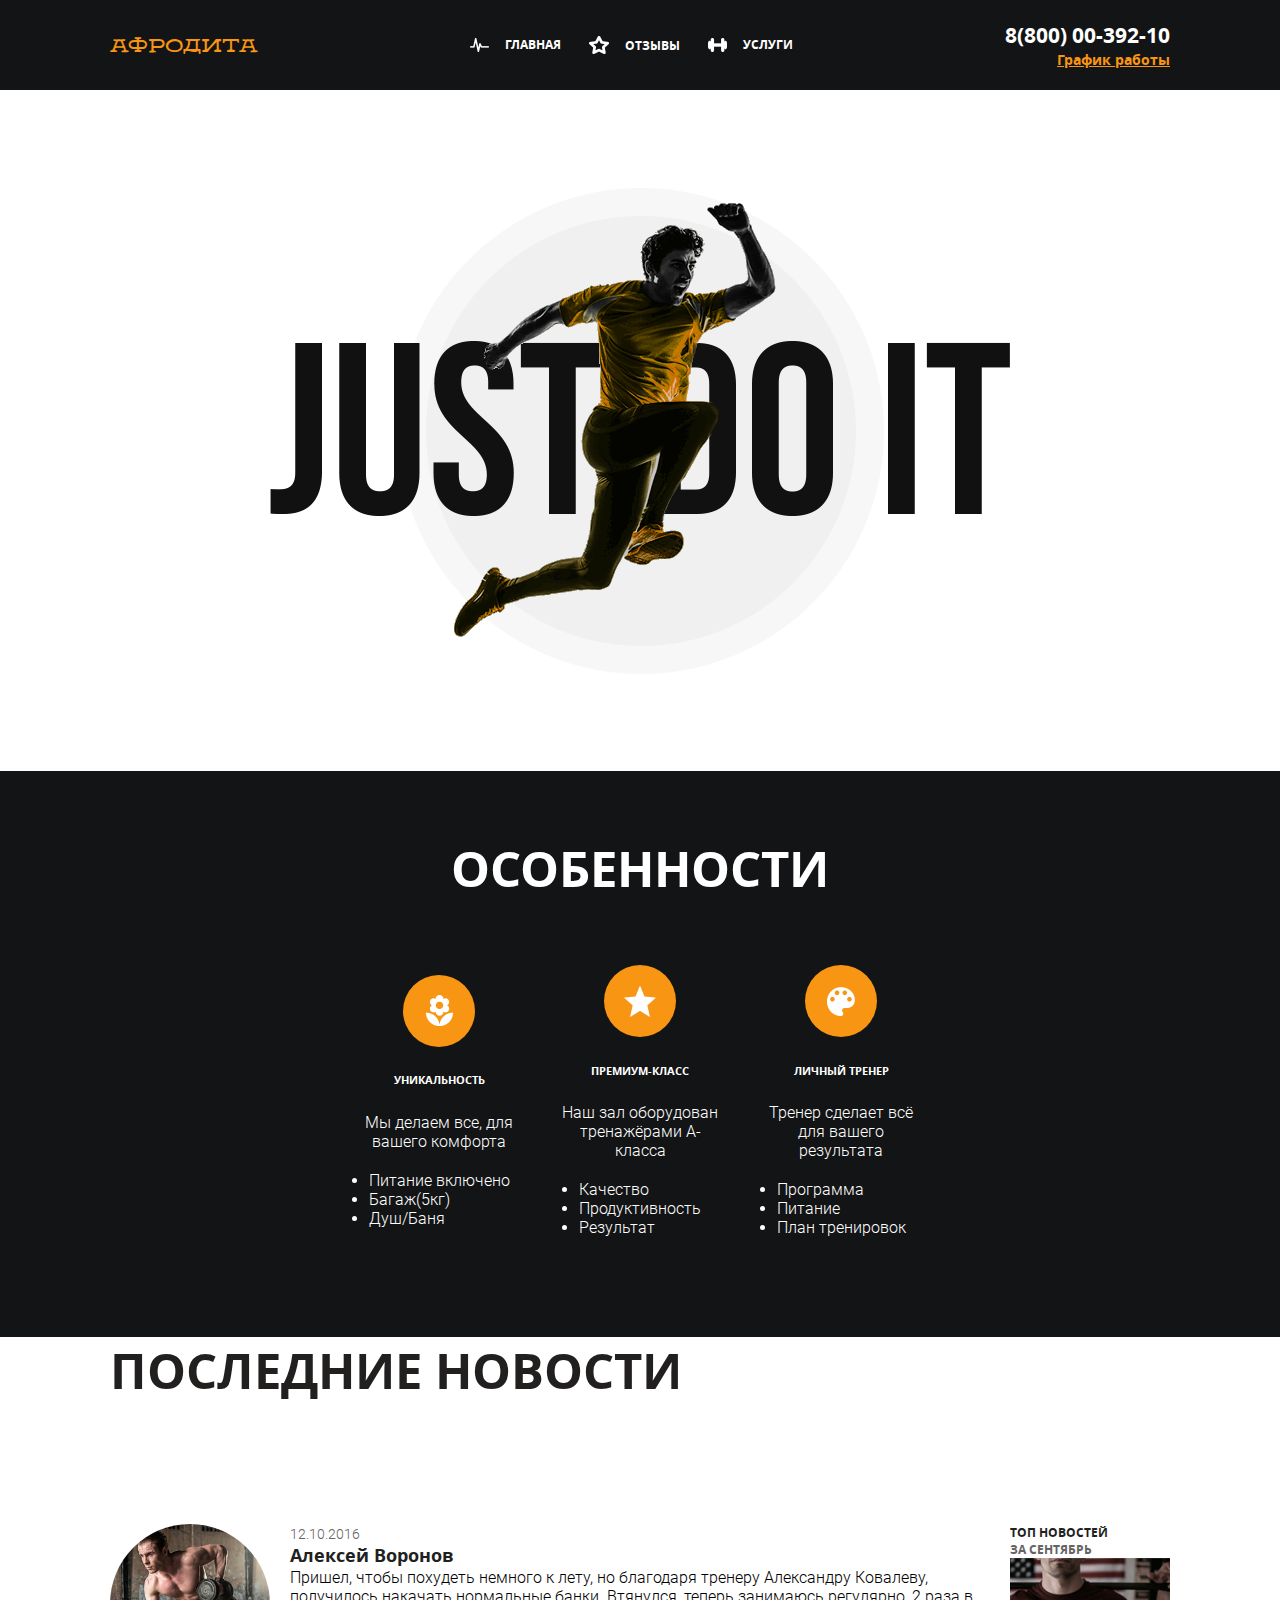
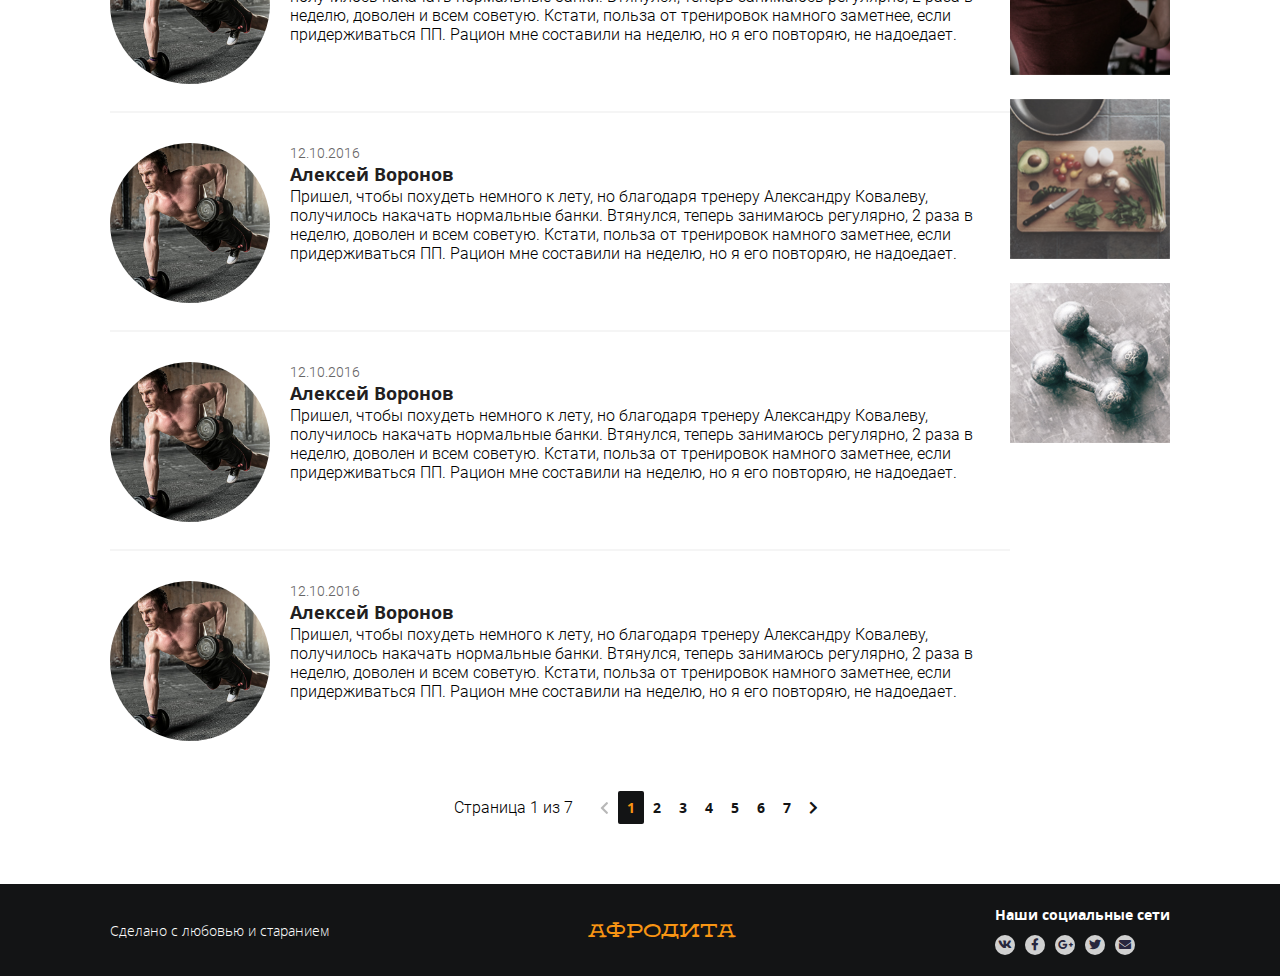
==== about.html @ 15a22d14 "first commit" ====
<!DOCTYPE html>
<html lang="en">
<head>
    <meta charset="UTF-8">
    <meta name="viewport" content="width=device-width, initial-scale=1.0">
    <meta http-equiv="X-UA-Compatible" content="ie=edge">
    <title>Комментарии</title>
    <link rel="stylesheet" href="./css/main.css">

</head>
<body>
    <div class="wrapper">
        <div class="main-wrapper">
                <header class="header">
                        <div class="container">
                            <a href="index.html" class="logo header__logo">
                                Афродита
                            </a>
                            <nav class="nav header__nav">
                                    <ul class="nav-list header__nav-list">
                                        <li class="nav__item">
                                            <a href="about.html" class="nav__link">
                                                <i class="sprite sprite-main_icon"></i>
                                                <span class="nav__text">Главная</span>
                                            </a>
                                        </li>
                                        <li class="nav__item">
                                            <a href="comments.html" class="nav__link">
                                                <i class="sprite sprite-feed_icon"></i>
                                                <span class="nav__text">Отзывы</span>
                                            </a>
                                        </li>
                                        <li class="nav__item">
                                            <a href="services.html" class="nav__link">
                                                <i class="sprite sprite-service_icon"></i>
                                                <span class="nav__text">Услуги</span>
                                            </a>
                                        </li>
                                    </ul>
                            </nav>
                            <div class="contacts header__contacts">
                                <a href="tel:8800003921" class="contacts__link">8(800) 00-392-10</a>
                                <div class="contacts__trigger">График работы</div>
                                <ul class="contacts-dropdown">
                                    <li class="contacts-dropdown__item">
                                        пн-вс: 09:00-20:00
                                    </li>
                                    <li class="contacts-dropdown__item">
                                        обед: 14:00-14:30
                                    </li>
                                </ul>
                            </div>
                        </div>
                </header>
                <section class="section about">
                        <div class="about-container">
                                <h1>Особенности</h1>
                                <ul class="about-list">
                                    <li class="about__item">
                                        <div class="about__icon">
                                            <i class="sprite sprite-flower"></i>
                                        </div>
                                        <h6>Уникальность</h6>
                                        <p>Мы делаем все, для вашего комфорта</p>
                                        <ul>
                                            <li>
                                                Питание включено
                                            </li>
                                            <li>
                                                Багаж(5кг)
                                            </li>
                                            <li>
                                                Душ/Баня
                                            </li>
                                        </ul>
                                    </li>
                                    <li class="about__item">
                                            <div class="about__icon">
                                                <i class="sprite sprite-mark-as-favorite-star"></i>
                                            </div>
                                            <h6>Премиум-класс</h6>
                                            <p>Наш зал оборудован тренажёрами A-класса</p>
                                            <ul>
                                                <li>
                                                    Качество
                                                </li>
                                                <li>
                                                    Продуктивность
                                                </li>
                                                <li>
                                                    Результат
                                                </li>
                                            </ul>
                                    </li>
                                    <li class="about__item">
                                            <div class="about__icon">
                                                <i class="sprite sprite-painter-palette"></i>
                                            </div>
                                            <h6>Личный тренер</h6>
                                            <p>Тренер сделает всё для вашего результата</p>
                                            <ul>
                                                <li>
                                                    Программа
                                                </li>
                                                <li>
                                                    Питание
                                                </li>
                                                <li>
                                                    План тренировок
                                                </li>
                                            </ul>
                                        </li>
                                </ul>
                        </div>
                </section>
                <section class="section">
                    <div class="container">
                            <h2>Последние новости</h2>
                        <div class="news">
                            <ul class="article-list news__article-listc">
                                    <li class="article__item">
                                        <div class="article__image">
                                            <img src="./img/content/bbqf8j1xb6u-han-vi-ph-m-th.jpg" alt="" class="aricle__photo">
                                        </div>
                                        <div class="article__content">
                                            <time class="article__time">12.10.2016</time>
                                            <div class="article__author">Алексей Воронов</div>
                                            <p>
                                                Пришел, чтобы похудеть немного к лету, но благодаря тренеру Александру Ковалеву, получилось накачать нормальные банки. Втянулся, теперь занимаюсь регулярно, 2 раза в неделю, доволен и всем советую. Кстати, польза от тренировок намного заметнее, если придерживаться ПП. Рацион мне составили на неделю, но я его повторяю, не надоедает.
                                            </p>
                                        </div>
                                    </li>
                                    <li class="article__item">
                                        <div class="article__image">
                                            <img src="./img/content/bbqf8j1xb6u-han-vi-ph-m-th.jpg" alt="" class="aricle__photo">
                                        </div>
                                        <div class="article__content">
                                            <time class="article__time">12.10.2016</time>
                                            <div class="article__author">Алексей Воронов</div>
                                            <p>
                                                Пришел, чтобы похудеть немного к лету, но благодаря тренеру Александру Ковалеву, получилось накачать нормальные банки. Втянулся, теперь занимаюсь регулярно, 2 раза в неделю, доволен и всем советую. Кстати, польза от тренировок намного заметнее, если придерживаться ПП. Рацион мне составили на неделю, но я его повторяю, не надоедает.
                                            </p>
                                        </div>
                                    </li>
                                    <li class="article__item">
                                        <div class="article__image">
                                            <img src="./img/content/bbqf8j1xb6u-han-vi-ph-m-th.jpg" alt="" class="aricle__photo">
                                        </div>
                                        <div class="article__content">
                                            <time class="article__time">12.10.2016</time>
                                            <div class="article__author">Алексей Воронов</div>
                                            <p>
                                                Пришел, чтобы похудеть немного к лету, но благодаря тренеру Александру Ковалеву, получилось накачать нормальные банки. Втянулся, теперь занимаюсь регулярно, 2 раза в неделю, доволен и всем советую. Кстати, польза от тренировок намного заметнее, если придерживаться ПП. Рацион мне составили на неделю, но я его повторяю, не надоедает.
                                            </p>
                                        </div>
                                    </li>
                                    <li class="article__item">
                                        <div class="article__image">
                                            <img src="./img/content/bbqf8j1xb6u-han-vi-ph-m-th.jpg" alt="" class="aricle__photo">
                                        </div>
                                        <div class="article__content">
                                            <time class="article__time">12.10.2016</time>
                                            <div class="article__author">Алексей Воронов</div>
                                            <p>
                                                Пришел, чтобы похудеть немного к лету, но благодаря тренеру Александру Ковалеву, получилось накачать нормальные банки. Втянулся, теперь занимаюсь регулярно, 2 раза в неделю, доволен и всем советую. Кстати, польза от тренировок намного заметнее, если придерживаться ПП. Рацион мне составили на неделю, но я его повторяю, не надоедает.
                                            </p>
                                        </div>
                                    </li>
                            </ul>
                            <aside class="aside news__aside">
                                <p class="aside__name">Топ новостей</p>
                                <p class="aside__description">За сентябрь</p>
                                <ul class="news-top">
                                    <li class="news-top__item">
                                        <a href="#" class="news-top__link">
                                            <img src="./img/content/Layer_10.jpg" alt="" class="new-top__image">
                                        </a>
                                    </li>
                                    <li class="news-top__item">
                                            <a href="#" class="news-top__link">
                                                <img src="./img/content/Layer_11.jpg" alt="" class="new-top__image">
                                            </a>
                                    </li>
                                    <li class="news-top__item">
                                            <a href="#" class="news-top__link">
                                                <img src="./img/content/Layer_12.jpg" alt="" class="new-top__image">
                                            </a>
                                    </li>
                                </ul>
                            </aside>
                        </div>
                        <div class="pagination">
                            <div class="pagination__text">
                                Страница <span class="pagination__this-page">1</span> из <span class="pagination__all-page">7</span>
                            </div>
                            <ul class="pagination-list">
                                <li class="pagination__item">
                                    <a href="" class="pagination__link pagination__link_type_disable">
                                            <i class="fas fa-chevron-left "></i>
                                    </a>
                                </li>
                                <li class="pagination__item">
                                    <a href="" class="pagination__link pagination__link_type_active">1</a>
                                </li>
                                <li class="pagination__item">
                                    <a href="" class="pagination__link">2</a>
                                </li>
                                <li class="pagination__item">
                                    <a href="" class="pagination__link">3</a>
                                </li>
                                <li class="pagination__item">
                                    <a href="" class="pagination__link">4</a>
                                </li>
                                <li class="pagination__item">
                                    <a href="" class="pagination__link">5</a>
                                </li>
                                <li class="pagination__item">
                                    <a href="" class="pagination__link">6</a>
                                </li>
                                <li class="pagination__item">
                                    <a href="" class="pagination__link">7</a>
                                </li>
                                <li class="pagination__item">
                                    <a href="" class="pagination__link">
                                            <i class="fas fa-chevron-right"></i>
                                    </a>
                                </li>
                            </ul>
                </div>
                    </div>
                </section>
        </div>
        <footer class="footer">
                <div class="container">
                    <div class="footer__column">
                        <p>Сделано с любовью и старанием</p>
                    </div>
                    <div class="footer__column">
                        <div class="logo footer__logo">
                                    Афродита
                        </div>
                    </div>
                    <div class="footer__column">
                        <div class="social social__footer">
                            <p class="social__text">Наши социальные сети</p>
                            <ul class="social-list footer__social">
                                <li class="social__item">
                                    <a href="" class="social__link">
                                        <i class="fab fa-vk"></i>   
                                    </a>
                                </li>
                                <li class="social__item">
                                    <a href="" class="social__link">
                                        <i class="fab fa-facebook-f"></i>                                </a>
                                </li>
                                <li class="social__item">
                                    <a href="" class="social__link">
                                        <i class="fab fa-google-plus-g"></i>                                </a>
                                </li>
                                <li class="social__item">
                                    <a href="" class="social__link">
                                        <i class="fab fa-twitter"></i>                                </a>
                                </li>
                                <li class="social__item">
                                    <a href="" class="social__link">
                                        <i class="fas fa-envelope"></i>                                </a>
                                </li>
                            </ul>
                        </div>
                    </div>
                </div>
        </footer>
    </div>
</body>
</html>
---- css/main.css ----
/* BASE */
@import "fonts.css";
html, body{
    height: 100%;
    font-family: 'Roboto';
    font-size:16px;
    font-weight: 300;
    margin: 0;
}
.section{
    display:flex;
    justify-content: center;
}
.main-wrapper{
    min-height: 100%;
}
button, .button{
    background-color: #f89513;
    border-radius: 2px;
    text-transform: uppercase;
    color:white;
    font-size: 12px;
    outline: none;
    border:none;
    font-family: 'open_sansbold';
    padding: 10px 20px;
    text-decoration: none
}
.container{
    max-width: 1060px;
    width: 100%;
}
.section__container{
    max-width: 880px;
    padding: 0 20px;
    width: 100%;
}
h1{
    font-family: 'open_sansbold';
    font-size:49px;
    text-transform: uppercase;
    margin: 0 0 63px 0;
}
h2{
    font-family: 'open_sansbold';
    color:#221f1f;
    font-size:49px;
    margin: 0 0 50px 0;
    text-transform: uppercase;
}
/*  */
.button:hover{
    background-color: #131415;
}
.button_theme_black{
    background-color: #131415;
}
.button_theme_black:hover{
    background-color: #f89513;

}
/* HEADER */
.header{
    background-color: #131415;
    padding: 21px 0;
    display: flex;
    justify-content: center;
}
.header .container{
    display: flex;
    align-items: center;
    justify-content: space-between;
}
.header__nav-list{
    margin: 0;
    padding: 0;
    list-style-type: none;
    display: flex;
}
.header__nav-list a{
    color:white;
}
.header__contacts{
    text-align: right;
}
/* NAVIGATION */
.nav__link{
    font-size:12px;
    text-decoration: none;
    font-family: 'open_sansbold';
    text-transform: uppercase;
    display: flex;
    align-items: center;
}
.nav__link:hover{
    color:#f89513;
}
.nav__link i{
    margin-right: 16px;
}
.nav__item{
    margin-right: 28px;
}
.nav__item:last-child{
    margin: 0
}
/* LOGO */
.logo{
    font-family: 'gora_freeregular';
    color:#f89513;
    font-size:18px;
    text-decoration: none;
}
/* CONTACTS */
.contacts{
    position: relative;
}
.contacts__link{
    font-size:21px;
    text-decoration: none;
    font-family: 'open_sansbold';
    text-transform: uppercase;
    color:white;
}
.contacts__trigger{
    font-size:14px;
    text-decoration: underline;
    font-family: 'open_sansbold';
    color:#f89513;
}
.contacts__trigger:hover{
    cursor: pointer;
}
.contacts__trigger:hover+.contacts-dropdown{
    left:0;
}
/* contacts-dropdown */
.contacts-dropdown{
    left:-9999px;
    margin-top:23px;
    padding: 12px 20px 12px 17px;
    list-style-type:none;
    text-align: left;
    background:white;
    position:absolute;
    z-index: 2;
    -webkit-box-shadow: 2px 7px 6px -5px rgba(0,0,0,0.75);
    -moz-box-shadow: 2px 7px 6px -5px rgba(0,0,0,0.75);
    box-shadow: 2px 7px 6px -5px rgba(0,0,0,0.75);
}
.contacts-dropdown:hover{
    left:0;
}
.contacts-dropdown:after{
    content:'';
    display:block;
    width:100%;
    height:42px;
    position:absolute;
    top:-50%;
    left:0;
}
.contacts-dropdown:before{
    content:'';
    display:block;
    background:white;
    width:12px;
    height:12px;
    position:absolute;
    top:0;
    right:8px;
    transform: translateY(-50%) rotate(45deg);
}
.contacts-dropdown__item{
    font-family: 'open_sansbold';
    color:#221f1f;
    font-size:14px;
}
.contacts-dropdown__item:first-child{
    color:#f89513;

}
/* MAIN */
.main{
    padding-top: 46px;
}
/* BREADCRUMBDS */
.breadcrumds{
    margin: 0 0 46px 0;
    padding: 0;
    list-style-type: none;
    display: flex;

}
.breadcrumds__item{
    display: flex;
}
.breadcrumds__item:after{
    content:'/';
    display: flex;
    font-family: 'open_sanslight_italic';
    margin:0 3px;

}
.breadcrumds__link{
    color:#f89513;
    font-size:14px;
    font-family: 'open_sanslight_italic';
}
.breadcrumds__item:last-child:after{
    display: none;
}
.breadcrumds__item:last-child .breadcrumds__link{
    color:#221f1f;
    text-decoration: none;
}
/* article-list */
.article-list{
    margin: 0 0 50px 0;
    padding: 0;
    list-style-type: none
}
.article__item{
    padding-bottom: 27px;
    border-bottom: 2px solid #f5f5f5;
    margin-bottom: 30px;
    display: flex;
    flex-direction: row;
}
.article__item:last-child{
    border: none;
    padding: 0;
    margin: 0
}
.article__image{
    flex:1 0 160px;
    height: 160px;
    border-radius: 50%;
    overflow: hidden;
    margin-right: 20px;
}
.aricle__photo{
    width: 100%;
    height: 100%;
}
.article__time{
    color:#656464;
    font-size:14px
}
.article__author{
    font-size:18px;
    color:#221f1f;
    font-family: 'open_sansbold';
}
.article__content p{
    margin: 0;
}
/* pagination */
.pagination{
    display: flex;
    align-items: center;
    justify-content: center;
    margin: 0 0 60px 0;
}
.pagination__text{
    margin-right: 18px;
}
.pagination-list{
    margin: 0;
    padding: 0;
    list-style-type: none;
    display: flex;
}
.pagination__link{
    color:#131415;
    font-family: 'open_sansbold';
    font-size:14px;
    border-radius: 2px;
    text-decoration: none;
    display: block;
    padding: 7px 9px;
}
.pagination__link:hover{
    background-color: #131415;
    color:#f89513;
}
.pagination__link_type_active{
    background-color: #131415;
    color:#f89513;
}
.pagination__link_type_disable{
    opacity: .3;
}
.pagination__link_type_disable:hover{
    background: transparent;
}
/* ACTION */
.action{
    background-image: url("../img/bg/pattern.png");
    font-size:18px;
    color:#ffffff;
    font-family: 'open_sanslight';
    padding: 30px 0;
    display: flex;
    justify-content: center;
    margin-bottom: 61px;
}
.action p{
    width: 680px;

}
.action a{
    font-family: 'open_sansbold';
    color:#f89513;
    text-decoration: none;
}
/* FOOTER */
.footer{
    background-color: #131415;
    padding: 21px 0;
    display: flex;
    justify-content: center;
}
.footer .container{
    display:flex;
    justify-content: space-between;
    align-items: center;
}
/* FORM */
label{
    font-family: 'open_sanslight';
    color:#221f1f;
    font-size:14px;
}
input[type="text"], textarea{
    border-radius: 2px;
    background-color: white;
    font-size:14px;
    color:#221f1f;
    font-family: 'open_sanslight';
    padding: 0 9px;
    border:none;
    outline:none;
    width:100%;
    box-sizing: border-box;
    border:1px solid transparent;
}
input[type="text"]:focus, textarea:focus{
    border-color:#f89513;
}
input[type="text"]{
    height: 45px;
}
textarea{
    height: 90px;
    resize: none;
    display: block;
}
.form__title{

}
.form__row{
    display: flex;
    flex-direction: row;
    align-items: center;
}
.form__row:last-child .form__column:last-child{
    flex-direction: row;
}
.form__column{
    display: flex;
    flex-direction: column;
    flex:2;
    margin-right: 22px;
}
.form__column:last-child{
    margin: 0;
    display: flex;
    justify-content: flex-end;
    flex-direction: column;
}
.form__radio_type_fake{
    display: inline-block;
    margin-right: 21px;
}
input[type="radio"]{
    opacity: 0;
    visibility: hidden;
    position: absolute;
}
input[type="radio"]+label{
    position:relative;
    display:flex;
    align-items: center;
}
input[type="radio"]+label:before{
    content:"";
    display:inline-block;
    width:21px;
    height:21px;
    border-radius:50%;
    border:1px solid #d7d7d7;
    background:white;
    margin-right: 6px;
}

input[type="radio"]+label:after{
    content:"";
    display:inline-block;
    width:8px;
    height:8px;
    border-radius:50%;
    background: #f89513;
    position:absolute;
    left:8px;
    opacity: 0;
}
input[type="radio"]:checked+label{
    color: #f89513;
}
input[type="radio"]:checked+label:after{
    opacity: 1;
}
input[type="radio"]:checked+label:before{
    border:1px solid #f89513;
}
/* FEEDBACK FORM */
.feedback__form{
    background-color: #f5f5f5;
    padding: 52px 40px 49px 70px;
    width: 700px;
    box-sizing: border-box;
}
/* ARTICLE */

/* post-list */
.post-list{
    margin: 0;
    padding: 0;
    list-style-type: none;
    display:flex;
    flex-wrap: wrap;
    justify-content: space-between;

}
.post__item{
    flex-basis: 270px;
    margin-bottom: 47px;
}
.post__picture{
    position: relative;
    display: flex;
    justify-content: center;
    align-items: center;
    border-radius: 2px;
    margin-bottom: 28px;
    width: 250px;
    height: 153px;
    overflow: hidden;
}
.post__picture:after{
    content:'';
    display: block;
    width: 100%;
    height: 100%;
    background:rgba(0,0,0,.52);
    position:absolute;
    top:0;
    left:0;
    z-index: 1;
}
.post__image{
    width: 100%;
}
.post__name{
    position: absolute;
    z-index: 2;
    font-size:24px;
    color:white;
    font-family: 'open_sansbold';
    text-transform: uppercase;
}
.post__content h5{
    position: static;
    margin:0;
    font-size:18px;
    font-family: 'open_sansbold';
    color:#221f1f;
    margin-bottom:5px;
}
.post__content{
    font-family: 'open_sanslight';
    font-size: 14px;
}
.post__content p{
    margin:0;
}
/* partners-list */
.partners-list{
    margin: 0;
    padding: 0;
    list-style-type: none;
    display:flex;
    flex-wrap: wrap;
}
.partners__item{
    flex-basis: 250px;
    display: flex;
    align-items: center;
    justify-content: center;
    margin-bottom:50px;
}
.partners__image{
    filter: grayscale(1)
}
.partners__image:hover{
    filter: grayscale(0)
}
/* FOOTER */
.footer{
    font-family: 'open_sanslight';
    color:white;
    font-size: 14px
}
.footer p{
    /* margin:0; */
}
/* SOCIAL */
.social__text{
    font-size:14px;
    font-family: 'open_sansbold';
    margin: 0 0 11px 0;
}
.social-list{
    margin:0;
    padding: 0;
    list-style-type: none;
    display: flex;
    flex-direction: row;
}
.social__item{
    margin-right: 10px;
}
.social__item:last-child{
    margin-right: 0;
}
.social__link{
    display: inline-block;
    width: 20px;
    height: 20px;
    border-radius: 50%;
    overflow: hidden;
    background-color: #d0d0d0;
    color:#27273e;
    font-size: 12px;
    display: flex;
    align-items: center;
    justify-content: center;
    text-decoration: none;

}
.social__link:hover{
    background-color: #f89513;
}
/* ABOUT */
.about{
    background-color: #131415;
    display: flex;
    justify-content: center;
    flex-direction: column;
    justify-content: center;
    align-items: center;
    text-align: center;
    width:100%;
    padding: 0 0 100px 0;
    position:relative;
}
.about::before{
    content: '';
    display: block;
    height: 623px;
    background: url(../img/bg/Image.png);
    width: 100%;
    background-size: auto;
    background-repeat: no-repeat;
    background-position: center center;
    background-color: white;
    top: 0;
    left: 0;
    margin-bottom: 64px;
    padding-bottom: 58px;
}
.about-container{
    max-width:740px;
}
.about h1{
    color:white;
}
.about-list{
    margin: 0;
    padding: 0;
    list-style-type: none;
    display: flex;
    justify-content: space-between;
}
.about-list p{
    margin: 0 0 20px 0;
    padding: 0 15px;
}
.about__icon{
    width: 72px;
    height: 72px;
    border-radius: 50%;
    background-color: #f89513;
    color:white;
    display: flex;
    align-items: center;
    justify-content: center;
}
.about__item{
    text-align: center;
    color:white;
    display: flex;
    justify-content: center;
    align-items: center;
    flex-direction: column;
    flex-basis:201px;
}
.about__item h6{
    font-size: 11px;
    font-family: 'open_sansbold';
    color:white;
    text-transform: uppercase;
}
.about__item ul{
    text-align: left;
    list-style-type: disc;
    padding: 0
}
/* SPRITE */
.sprite {
    background-image: url("../img/icons/spritesheet.png");
    background-repeat: no-repeat;
    display: block;
}

.sprite-feed_icon {
    width: 20px;
    height: 18px;
    background-position: -5px -5px;
}

.nav__link:hover  .sprite-feed_icon {
    width: 20px;
    height: 18px;
    background-position: -35px -5px;
}

.sprite-flower {
    width: 27px;
    height: 31px;
    background-position: -65px -5px;
}

.sprite-main_icon {
    width: 19px;
    height: 14px;
    background-position: -5px -46px;
}

.nav__link:hover .sprite-main_icon {
    width: 19px;
    height: 14px;
    background-position: -34px -46px;
}

.sprite-mark-as-favorite-star {
    width: 32px;
    height: 32px;
    background-position: -102px -5px;
}

.sprite-painter-palette {
    width: 28px;
    height: 29px;
    background-position: -63px -47px;
}

.sprite-service_icon {
    width: 19px;
    height: 14px;
    background-position: -101px -47px;
}

.nav__link:hover  .sprite-service_icon {
    width: 19px;
    height: 14px;
    background-position: -5px -71px;
}
/* ASIDE */
.aside__name, .aside__description{
    color:#221f1f;
    font-size: 12px;
    font-family: 'open_sansbold';
    padding: 0;
    margin: 0;
    text-transform: uppercase;
}
.aside__description{
    color:#656464;
}
/* NEWS */
.news{
    display:flex;
    padding: 70px 0 0 0;
}
.news h2{
    text-align: center;
}
.news__article-list{
    margin-right: 20px;
}
/* news-top */
.news-top{
    margin:0;
    padding:0;
    list-style-type: none;
}
.news-top__item{
    margin-bottom: 20px;
}
.news-top__item:last-child{
    margin:0;
}
.news-top__link{
    width: 160px;
    display: inline-block;
    filter: grayscale(.5)
}
.news-top__link:hover{
    filter: grayscale(0)
}
.news-top__link img{
    width: 100%;
}
/* INTRO */
.intro{
    background-image: url("../img/bg/gym-595597_1920.jpg");
    height:100vh;
    background-size: cover;
    justify-content: center;
    align-items: center;
    display: flex;
    position:relative;
}
.intro:before{
    content:"";
    display:block;
    width: 100%;
    height: 100%;
    position: absolute;
    left:0;
    top:0;
    background-color:rgba(0,0,0,.5);
    z-index: 1;
}
.intro-panel{
    position:relative;
    z-index:2;
}
.intro__logo{
    width:160px;
    margin-bottom: 40px
}
.intro__image{
    width:100%;

}
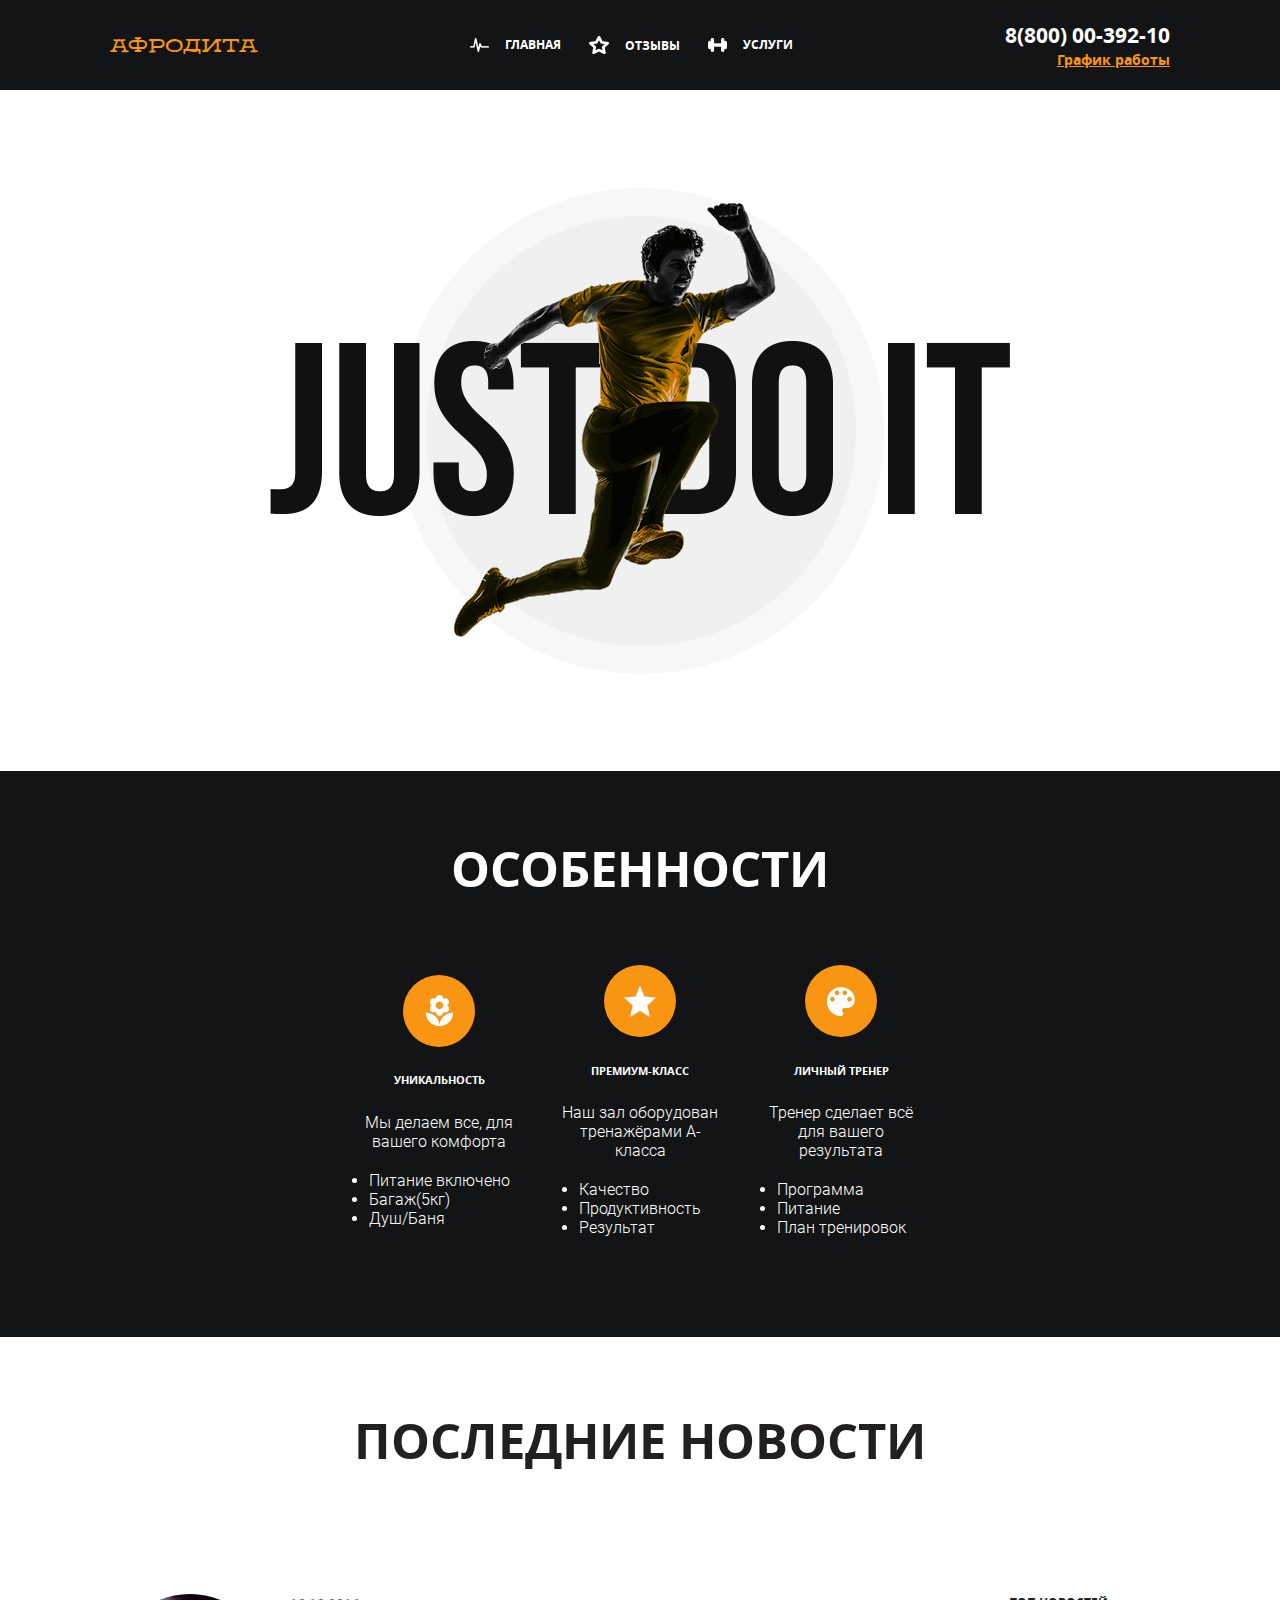
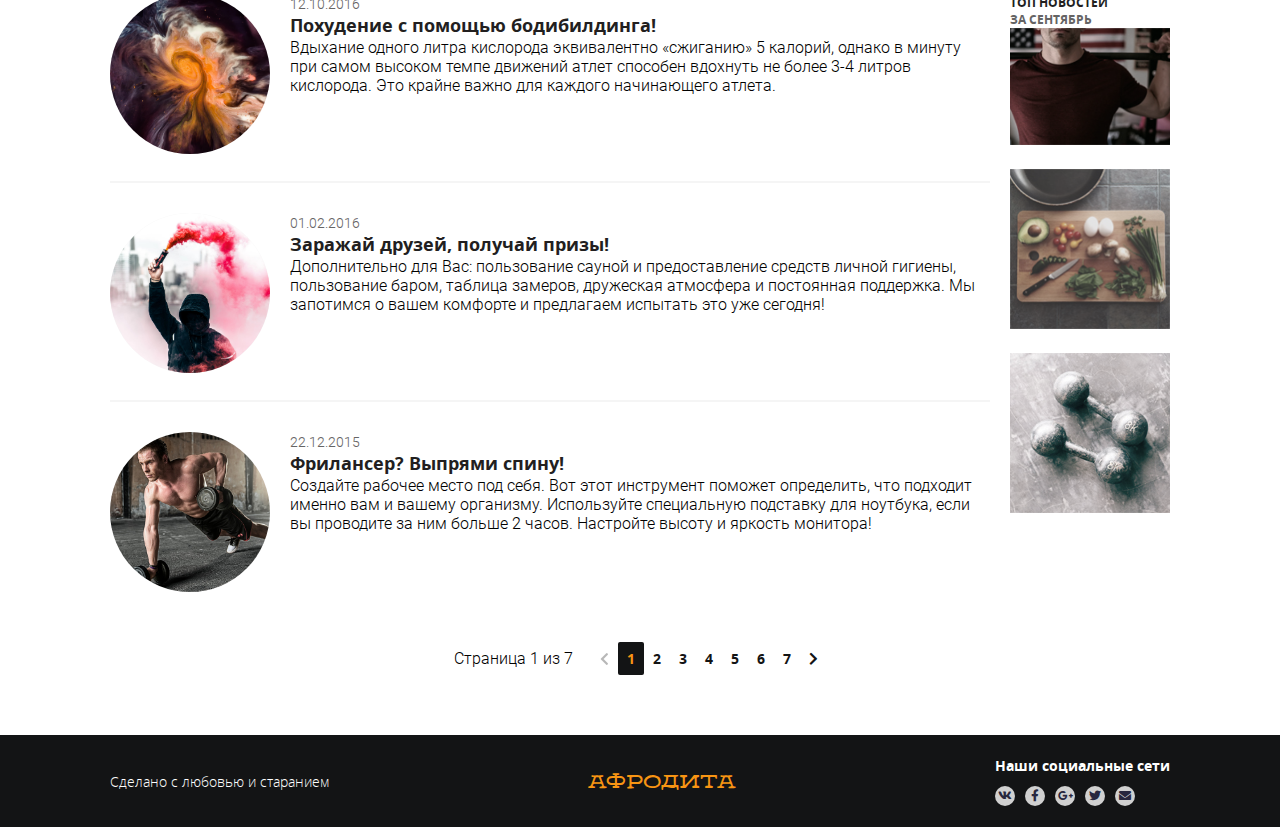
==== commit db4c67e4: "fix bugs" ====
--- a/about.html
+++ b/about.html
@@ -1,11 +1,13 @@
 <!DOCTYPE html>
-<html lang="en">
+<html lang="ru">
 <head>
     <meta charset="UTF-8">
     <meta name="viewport" content="width=device-width, initial-scale=1.0">
     <meta http-equiv="X-UA-Compatible" content="ie=edge">
-    <title>Комментарии</title>
+    <title>Новости - Фитнес-клубы Афродита в России</title>
+    <meta name="keywords" content="фитнес клуб Афродита">
     <link rel="stylesheet" href="./css/main.css">
+    <link rel="shortcut icon" href="./img/icons/favicon.ico" />
 
 </head>
 <body>
@@ -113,56 +115,44 @@
                                 </ul>
                         </div>
                 </section>
-                <section class="section">
+                <section class="section news">
                     <div class="container">
                             <h2>Последние новости</h2>
                         <div class="news">
-                            <ul class="article-list news__article-listc">
+                            <ul class="article-list news__article-list">
+                                    <li class="article__item">
+                                        <div class="article__image">
+                                            <img src="./img/content/Layer_6.jpg" alt="" class="aricle__photo">
+                                        </div>
+                                        <div class="article__content">
+                                            <time class="article__time" datetime="2016-10-12 19:00">12.10.2016</time>
+                                            <div class="article__author">Похудение с помощью бодибилдинга!</div>
+                                            <p>
+                                                    Вдыхание одного литра кислорода эквивалентно «сжиганию» 5 калорий, однако в минуту при самом высоком темпе движений атлет способен вдохнуть не более 3-4 литров кислорода. Это крайне важно для каждого начинающего атлета.
+                                            </p>
+                                        </div>
+                                    </li>
+                                    <li class="article__item">
+                                        <div class="article__image">
+                                            <img src="./img/content/Layer_7.jpg" alt="" class="aricle__photo">
+                                        </div>
+                                        <div class="article__content">
+                                            <time class="article__time" datetime="2016-02-01 19:00">01.02.2016</time>
+                                            <div class="article__author">Заражай друзей, получай призы!</div>
+                                            <p>
+                                                Дополнительно для Вас: пользование сауной и предоставление средств личной гигиены, пользование баром, таблица замеров, дружеская атмосфера и постоянная поддержка. Мы запотимся о вашем комфорте и предлагаем испытать это уже сегодня!
+                                            </p>
+                                        </div>
+                                    </li>
                                     <li class="article__item">
                                         <div class="article__image">
                                             <img src="./img/content/bbqf8j1xb6u-han-vi-ph-m-th.jpg" alt="" class="aricle__photo">
                                         </div>
                                         <div class="article__content">
-                                            <time class="article__time">12.10.2016</time>
-                                            <div class="article__author">Алексей Воронов</div>
+                                            <time class="article__time" datetime="2016-12-22 19:00">22.12.2015</time>
+                                            <div class="article__author">Фрилансер? Выпрями спину!</div>
                                             <p>
-                                                Пришел, чтобы похудеть немного к лету, но благодаря тренеру Александру Ковалеву, получилось накачать нормальные банки. Втянулся, теперь занимаюсь регулярно, 2 раза в неделю, доволен и всем советую. Кстати, польза от тренировок намного заметнее, если придерживаться ПП. Рацион мне составили на неделю, но я его повторяю, не надоедает.
-                                            </p>
-                                        </div>
-                                    </li>
-                                    <li class="article__item">
-                                        <div class="article__image">
-                                            <img src="./img/content/bbqf8j1xb6u-han-vi-ph-m-th.jpg" alt="" class="aricle__photo">
-                                        </div>
-                                        <div class="article__content">
-                                            <time class="article__time">12.10.2016</time>
-                                            <div class="article__author">Алексей Воронов</div>
-                                            <p>
-                                                Пришел, чтобы похудеть немного к лету, но благодаря тренеру Александру Ковалеву, получилось накачать нормальные банки. Втянулся, теперь занимаюсь регулярно, 2 раза в неделю, доволен и всем советую. Кстати, польза от тренировок намного заметнее, если придерживаться ПП. Рацион мне составили на неделю, но я его повторяю, не надоедает.
-                                            </p>
-                                        </div>
-                                    </li>
-                                    <li class="article__item">
-                                        <div class="article__image">
-                                            <img src="./img/content/bbqf8j1xb6u-han-vi-ph-m-th.jpg" alt="" class="aricle__photo">
-                                        </div>
-                                        <div class="article__content">
-                                            <time class="article__time">12.10.2016</time>
-                                            <div class="article__author">Алексей Воронов</div>
-                                            <p>
-                                                Пришел, чтобы похудеть немного к лету, но благодаря тренеру Александру Ковалеву, получилось накачать нормальные банки. Втянулся, теперь занимаюсь регулярно, 2 раза в неделю, доволен и всем советую. Кстати, польза от тренировок намного заметнее, если придерживаться ПП. Рацион мне составили на неделю, но я его повторяю, не надоедает.
-                                            </p>
-                                        </div>
-                                    </li>
-                                    <li class="article__item">
-                                        <div class="article__image">
-                                            <img src="./img/content/bbqf8j1xb6u-han-vi-ph-m-th.jpg" alt="" class="aricle__photo">
-                                        </div>
-                                        <div class="article__content">
-                                            <time class="article__time">12.10.2016</time>
-                                            <div class="article__author">Алексей Воронов</div>
-                                            <p>
-                                                Пришел, чтобы похудеть немного к лету, но благодаря тренеру Александру Ковалеву, получилось накачать нормальные банки. Втянулся, теперь занимаюсь регулярно, 2 раза в неделю, доволен и всем советую. Кстати, польза от тренировок намного заметнее, если придерживаться ПП. Рацион мне составили на неделю, но я его повторяю, не надоедает.
+                                                    Создайте рабочее место под себя. Вот этот инструмент поможет определить, что подходит именно вам и вашему организму. Используйте специальную подставку для ноутбука, если вы проводите за ним больше 2 часов. Настройте высоту и яркость монитора! 
                                             </p>
                                         </div>
                                     </li>
@@ -236,33 +226,33 @@
                         <p>Сделано с любовью и старанием</p>
                     </div>
                     <div class="footer__column">
-                        <div class="logo footer__logo">
+                        <a href="index.html" class="logo footer__logo">
                                     Афродита
-                        </div>
+                        </a>
                     </div>
                     <div class="footer__column">
                         <div class="social social__footer">
                             <p class="social__text">Наши социальные сети</p>
                             <ul class="social-list footer__social">
                                 <li class="social__item">
-                                    <a href="" class="social__link">
+                                    <a href="" class="social__link" target="_blank">
                                         <i class="fab fa-vk"></i>   
                                     </a>
                                 </li>
                                 <li class="social__item">
-                                    <a href="" class="social__link">
+                                    <a href="" class="social__link" target="_blank">
                                         <i class="fab fa-facebook-f"></i>                                </a>
                                 </li>
                                 <li class="social__item">
-                                    <a href="" class="social__link">
+                                    <a href="" class="social__link" target="_blank">
                                         <i class="fab fa-google-plus-g"></i>                                </a>
                                 </li>
                                 <li class="social__item">
-                                    <a href="" class="social__link">
+                                    <a href="" class="social__link" target="_blank">
                                         <i class="fab fa-twitter"></i>                                </a>
                                 </li>
                                 <li class="social__item">
-                                    <a href="" class="social__link">
+                                    <a href="" class="social__link" target="_blank">
                                         <i class="fas fa-envelope"></i>                                </a>
                                 </li>
                             </ul>
--- a/css/main.css
+++ b/css/main.css
@@ -25,6 +25,17 @@
     font-family: 'open_sansbold';
     padding: 10px 20px;
     text-decoration: none
+}
+form button{
+    background-color: #131415;
+}
+form button:hover{
+    background-color: #f89513;
+    cursor: pointer;
+}
+label:hover{
+    cursor: pointer;
+
 }
 .container{
     max-width: 1060px;
@@ -218,7 +229,8 @@
 .article-list{
     margin: 0 0 50px 0;
     padding: 0;
-    list-style-type: none
+    list-style-type: none;
+    text-align:left;
 }
 .article__item{
     padding-bottom: 27px;
@@ -233,11 +245,16 @@
     margin: 0
 }
 .article__image{
-    flex:1 0 160px;
+    flex: 1 0 160px;
     height: 160px;
     border-radius: 50%;
     overflow: hidden;
     margin-right: 20px;
+    background-image: url("../img/content/nophoto.png");
+    background-size: auto;
+    background-position: center center;
+    background-repeat: no-repeat;
+    background-color: #f5f5f5;
 }
 .aricle__photo{
     width: 100%;
@@ -446,6 +463,8 @@
 .post__item{
     flex-basis: 270px;
     margin-bottom: 47px;
+    padding-right: 11px;
+    box-sizing: border-box;
 }
 .post__picture{
     position: relative;
@@ -491,6 +510,7 @@
 .post__content{
     font-family: 'open_sanslight';
     font-size: 14px;
+    line-height: 21px;
 }
 .post__content p{
     margin:0;
@@ -705,6 +725,7 @@
     padding: 0;
     margin: 0;
     text-transform: uppercase;
+    text-align: left;
 }
 .aside__description{
     color:#656464;
@@ -713,6 +734,7 @@
 .news{
     display:flex;
     padding: 70px 0 0 0;
+    text-align: center
 }
 .news h2{
     text-align: center;
